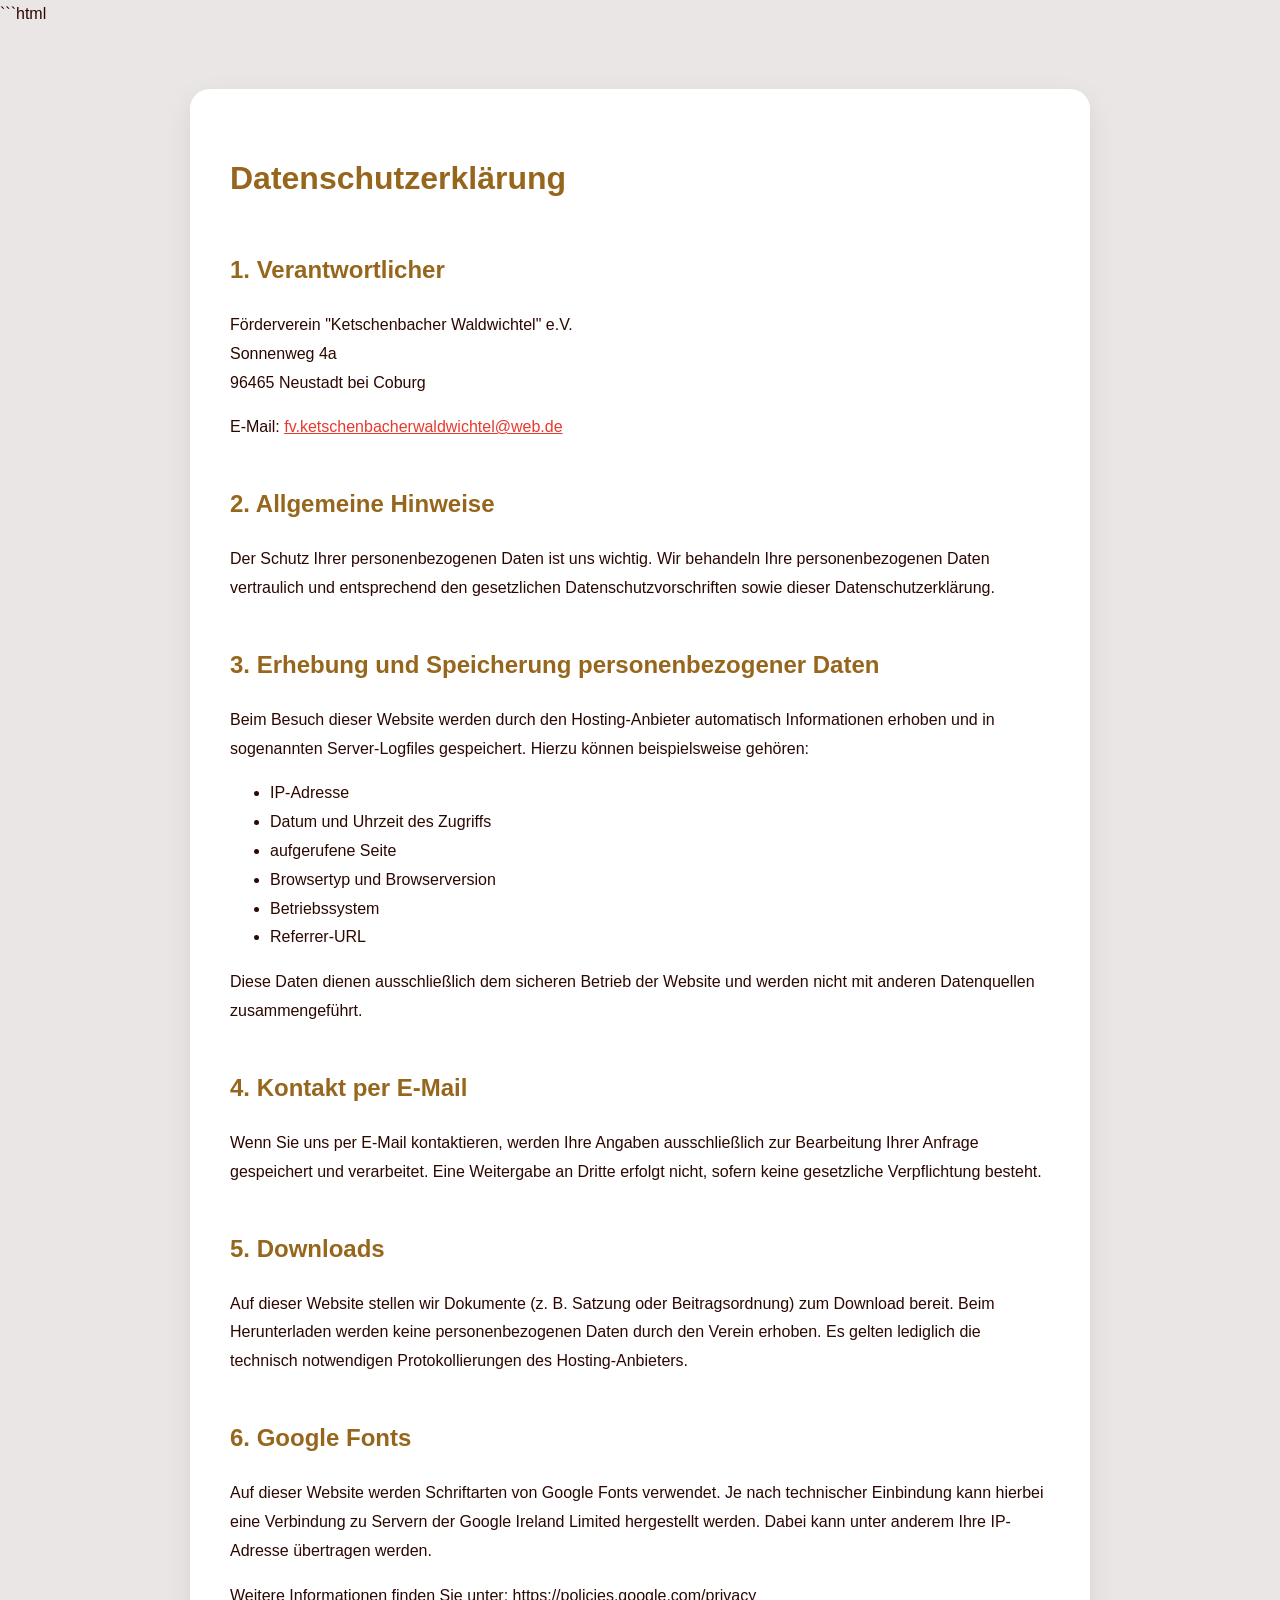
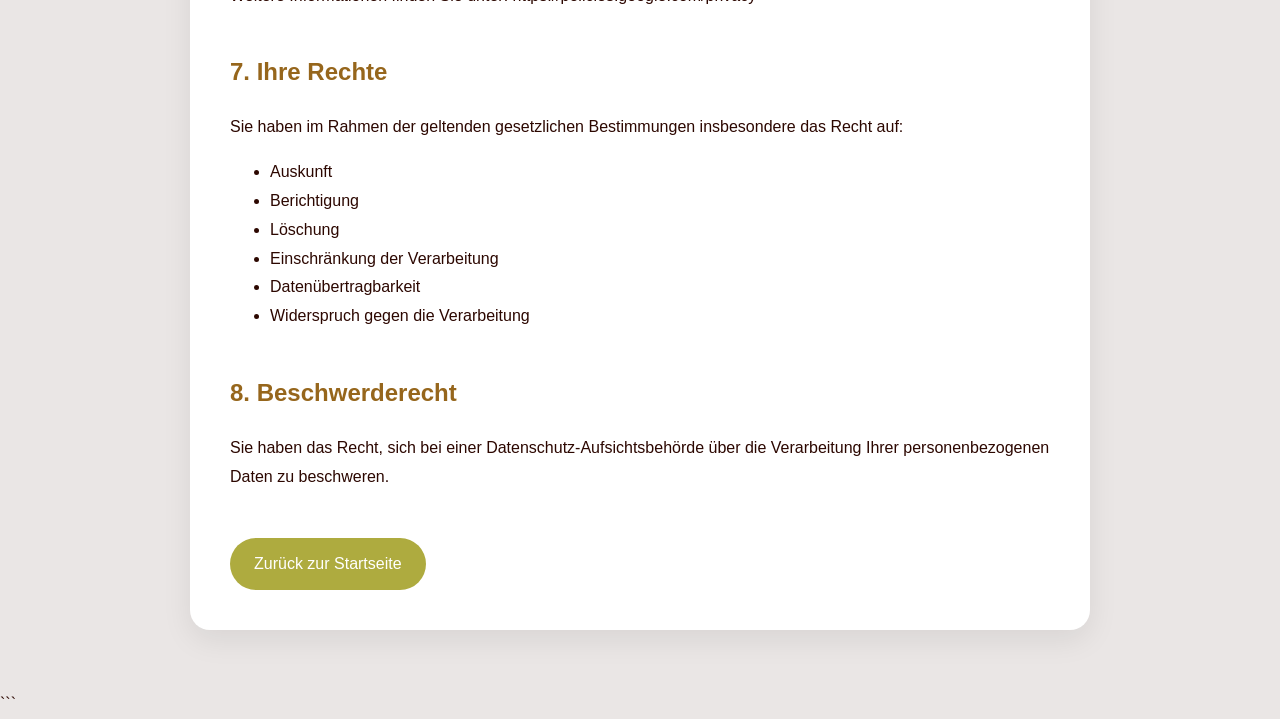
==== datenschutz.html @ bfe9a81f "Add Datenschutzerklärung HTML file" ====
```html
<!DOCTYPE html>
<html lang="de">
<head>
    <meta charset="UTF-8">
    <meta name="viewport" content="width=device-width, initial-scale=1.0">
    <title>Datenschutzerklärung | Förderverein "Ketschenbacher Waldwichtel" e.V.</title>

    <style>
        body{
            margin:0;
            background:#EAE6E5;
            color:#2C0700;
            font-family:"Poppins", Arial, sans-serif;
            line-height:1.8;
        }

        .container{
            width:min(900px,92%);
            margin:60px auto;
        }

        h1,h2{
            color:#96661C;
        }

        h1{
            margin-bottom:30px;
        }

        h2{
            margin-top:40px;
        }

        .card{
            background:#fff;
            padding:40px;
            border-radius:20px;
            box-shadow:0 10px 30px rgba(0,0,0,.08);
        }

        a{
            color:#E7392E;
        }

        .button{
            display:inline-block;
            margin-top:30px;
            padding:12px 24px;
            background:#AEAB3F;
            color:white;
            text-decoration:none;
            border-radius:30px;
        }
    </style>
</head>

<body>

<div class="container">

<div class="card">

<h1>Datenschutzerklärung</h1>

<h2>1. Verantwortlicher</h2>

<p>
Förderverein "Ketschenbacher Waldwichtel" e.V.<br>
Sonnenweg 4a<br>
96465 Neustadt bei Coburg
</p>

<p>
E-Mail:
<a href="mailto:fv.ketschenbacherwaldwichtel@web.de">
fv.ketschenbacherwaldwichtel@web.de
</a>
</p>

<h2>2. Allgemeine Hinweise</h2>

<p>
Der Schutz Ihrer personenbezogenen Daten ist uns wichtig. Wir behandeln Ihre personenbezogenen Daten vertraulich und entsprechend den gesetzlichen Datenschutzvorschriften sowie dieser Datenschutzerklärung.
</p>

<h2>3. Erhebung und Speicherung personenbezogener Daten</h2>

<p>
Beim Besuch dieser Website werden durch den Hosting-Anbieter automatisch Informationen erhoben und in sogenannten Server-Logfiles gespeichert. Hierzu können beispielsweise gehören:
</p>

<ul>
<li>IP-Adresse</li>
<li>Datum und Uhrzeit des Zugriffs</li>
<li>aufgerufene Seite</li>
<li>Browsertyp und Browserversion</li>
<li>Betriebssystem</li>
<li>Referrer-URL</li>
</ul>

<p>
Diese Daten dienen ausschließlich dem sicheren Betrieb der Website und werden nicht mit anderen Datenquellen zusammengeführt.
</p>

<h2>4. Kontakt per E-Mail</h2>

<p>
Wenn Sie uns per E-Mail kontaktieren, werden Ihre Angaben ausschließlich zur Bearbeitung Ihrer Anfrage gespeichert und verarbeitet. Eine Weitergabe an Dritte erfolgt nicht, sofern keine gesetzliche Verpflichtung besteht.
</p>

<h2>5. Downloads</h2>

<p>
Auf dieser Website stellen wir Dokumente (z. B. Satzung oder Beitragsordnung) zum Download bereit. Beim Herunterladen werden keine personenbezogenen Daten durch den Verein erhoben. Es gelten lediglich die technisch notwendigen Protokollierungen des Hosting-Anbieters.
</p>

<h2>6. Google Fonts</h2>

<p>
Auf dieser Website werden Schriftarten von Google Fonts verwendet. Je nach technischer Einbindung kann hierbei eine Verbindung zu Servern der Google Ireland Limited hergestellt werden. Dabei kann unter anderem Ihre IP-Adresse übertragen werden.
</p>

<p>
Weitere Informationen finden Sie unter:
https://policies.google.com/privacy
</p>

<h2>7. Ihre Rechte</h2>

<p>
Sie haben im Rahmen der geltenden gesetzlichen Bestimmungen insbesondere das Recht auf:
</p>

<ul>
<li>Auskunft</li>
<li>Berichtigung</li>
<li>Löschung</li>
<li>Einschränkung der Verarbeitung</li>
<li>Datenübertragbarkeit</li>
<li>Widerspruch gegen die Verarbeitung</li>
</ul>

<h2>8. Beschwerderecht</h2>

<p>
Sie haben das Recht, sich bei einer Datenschutz-Aufsichtsbehörde über die Verarbeitung Ihrer personenbezogenen Daten zu beschweren.
</p>

<a class="button" href="index.html">
Zurück zur Startseite
</a>

</div>

</div>

</body>
</html>
```
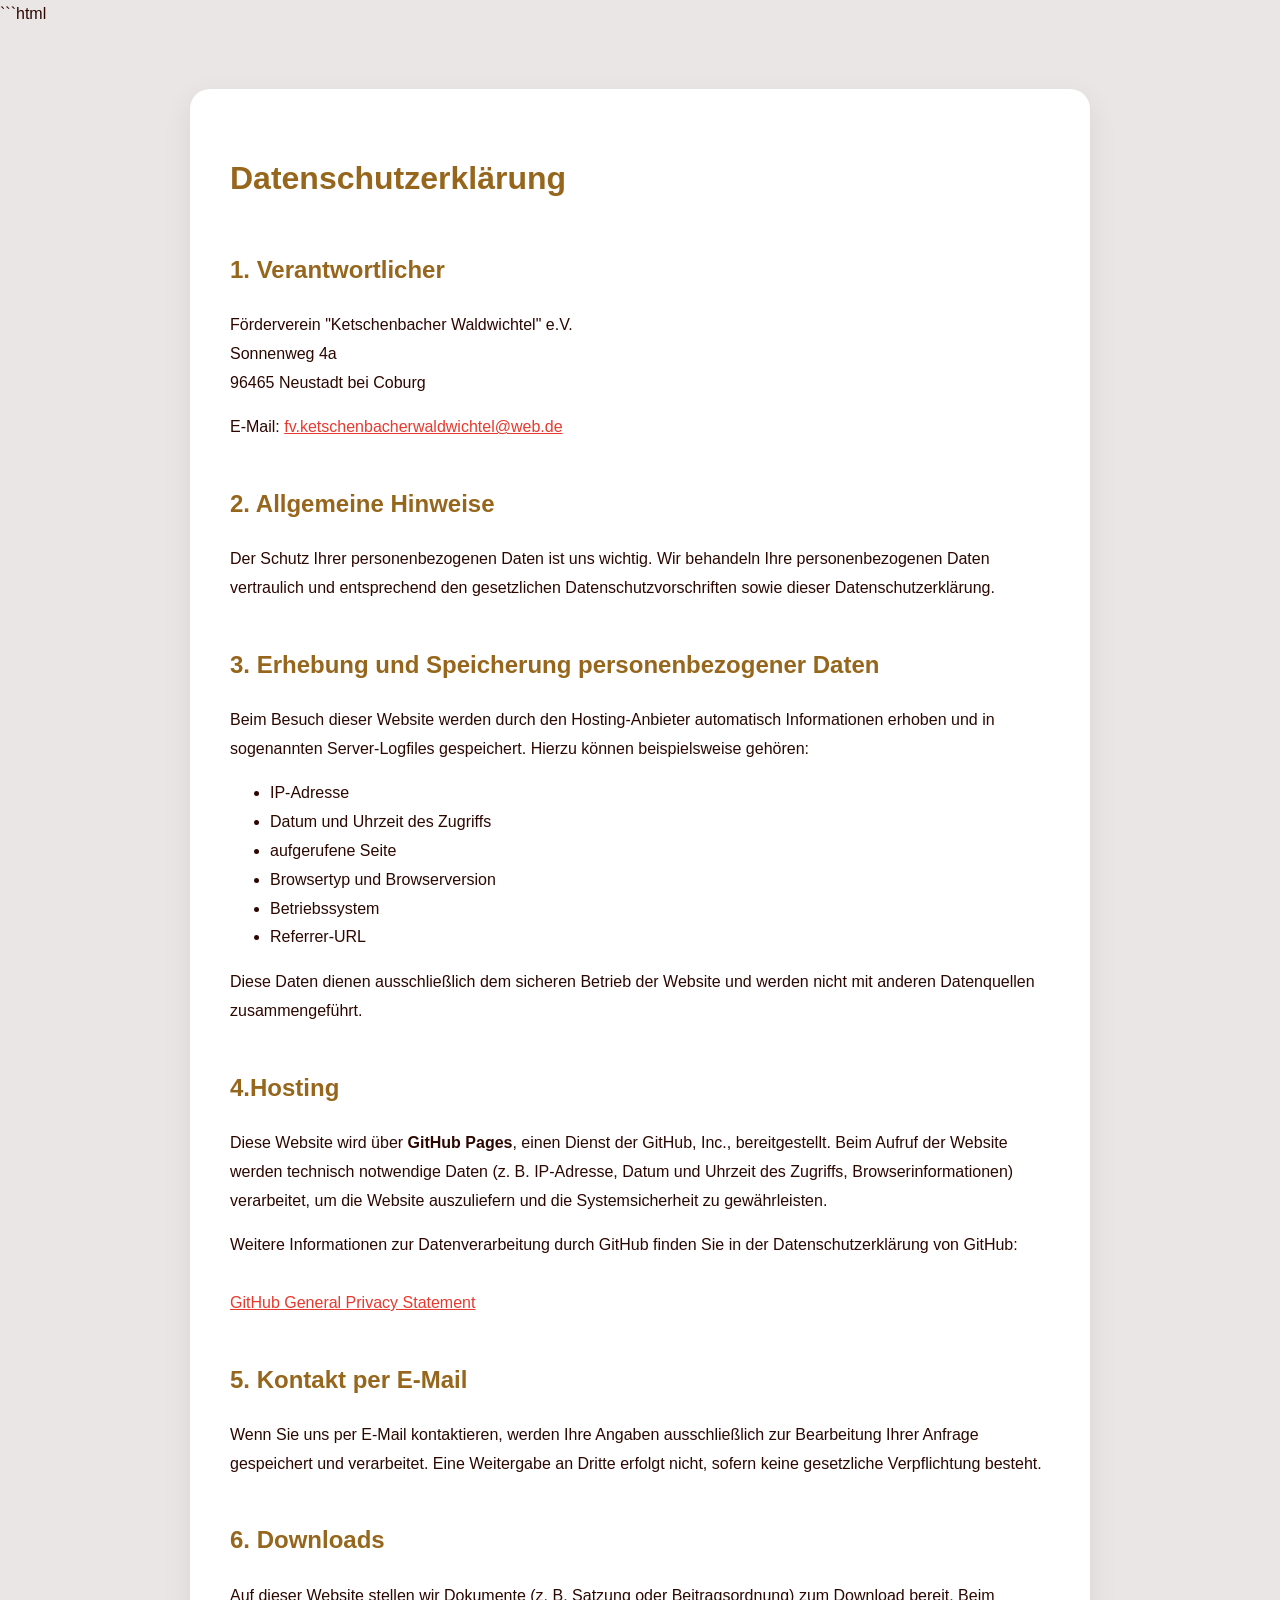
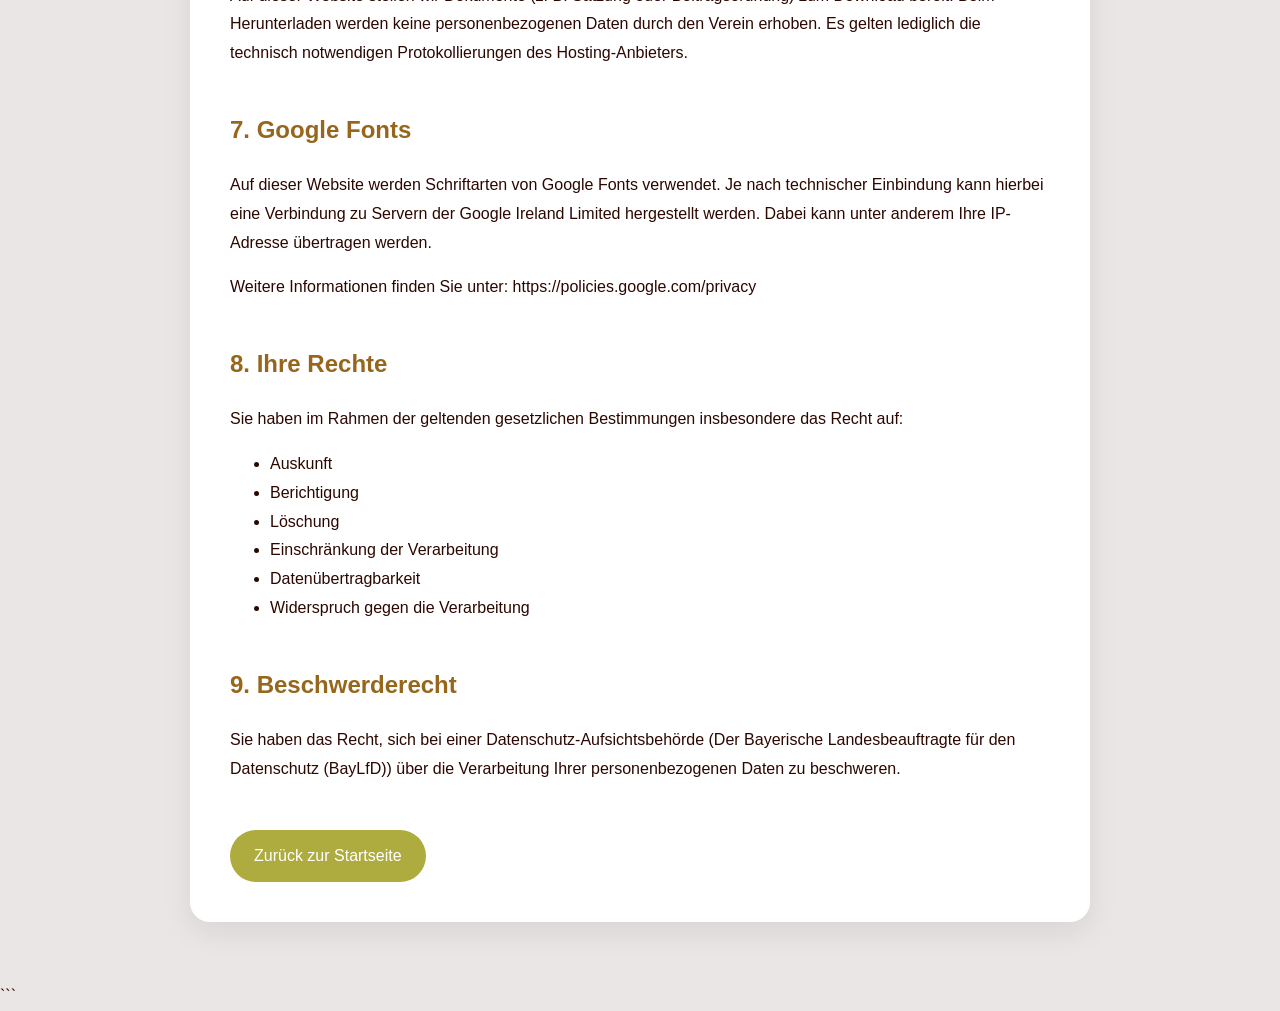
==== commit f470eefa: "Update section headings and add hosting information" ====
--- a/datenschutz.html
+++ b/datenschutz.html
@@ -103,19 +103,33 @@
 Diese Daten dienen ausschließlich dem sicheren Betrieb der Website und werden nicht mit anderen Datenquellen zusammengeführt.
 </p>
 
-<h2>4. Kontakt per E-Mail</h2>
+
+<h2>4.Hosting</h2>
+
+<p>
+Diese Website wird über <strong>GitHub Pages</strong>, einen Dienst der GitHub, Inc., bereitgestellt. Beim Aufruf der Website werden technisch notwendige Daten (z. B. IP-Adresse, Datum und Uhrzeit des Zugriffs, Browserinformationen) verarbeitet, um die Website auszuliefern und die Systemsicherheit zu gewährleisten.
+</p>
+
+<p>
+Weitere Informationen zur Datenverarbeitung durch GitHub finden Sie in der Datenschutzerklärung von GitHub:
+<br><br>
+<a href="https://docs.github.com/de/site-policy/privacy-policies/github-general-privacy-statement" target="_blank" rel="noopener noreferrer">
+GitHub General Privacy Statement
+</a>
+</p>    
+<h2>5. Kontakt per E-Mail</h2>
 
 <p>
 Wenn Sie uns per E-Mail kontaktieren, werden Ihre Angaben ausschließlich zur Bearbeitung Ihrer Anfrage gespeichert und verarbeitet. Eine Weitergabe an Dritte erfolgt nicht, sofern keine gesetzliche Verpflichtung besteht.
 </p>
 
-<h2>5. Downloads</h2>
+<h2>6. Downloads</h2>
 
 <p>
 Auf dieser Website stellen wir Dokumente (z. B. Satzung oder Beitragsordnung) zum Download bereit. Beim Herunterladen werden keine personenbezogenen Daten durch den Verein erhoben. Es gelten lediglich die technisch notwendigen Protokollierungen des Hosting-Anbieters.
 </p>
 
-<h2>6. Google Fonts</h2>
+<h2>7. Google Fonts</h2>
 
 <p>
 Auf dieser Website werden Schriftarten von Google Fonts verwendet. Je nach technischer Einbindung kann hierbei eine Verbindung zu Servern der Google Ireland Limited hergestellt werden. Dabei kann unter anderem Ihre IP-Adresse übertragen werden.
@@ -126,7 +140,7 @@
 https://policies.google.com/privacy
 </p>
 
-<h2>7. Ihre Rechte</h2>
+<h2>8. Ihre Rechte</h2>
 
 <p>
 Sie haben im Rahmen der geltenden gesetzlichen Bestimmungen insbesondere das Recht auf:
@@ -141,10 +155,10 @@
 <li>Widerspruch gegen die Verarbeitung</li>
 </ul>
 
-<h2>8. Beschwerderecht</h2>
+<h2>9. Beschwerderecht</h2>
 
 <p>
-Sie haben das Recht, sich bei einer Datenschutz-Aufsichtsbehörde über die Verarbeitung Ihrer personenbezogenen Daten zu beschweren.
+Sie haben das Recht, sich bei einer Datenschutz-Aufsichtsbehörde (Der Bayerische Landesbeauftragte für den Datenschutz (BayLfD)) über die Verarbeitung Ihrer personenbezogenen Daten zu beschweren.
 </p>
 
 <a class="button" href="index.html">
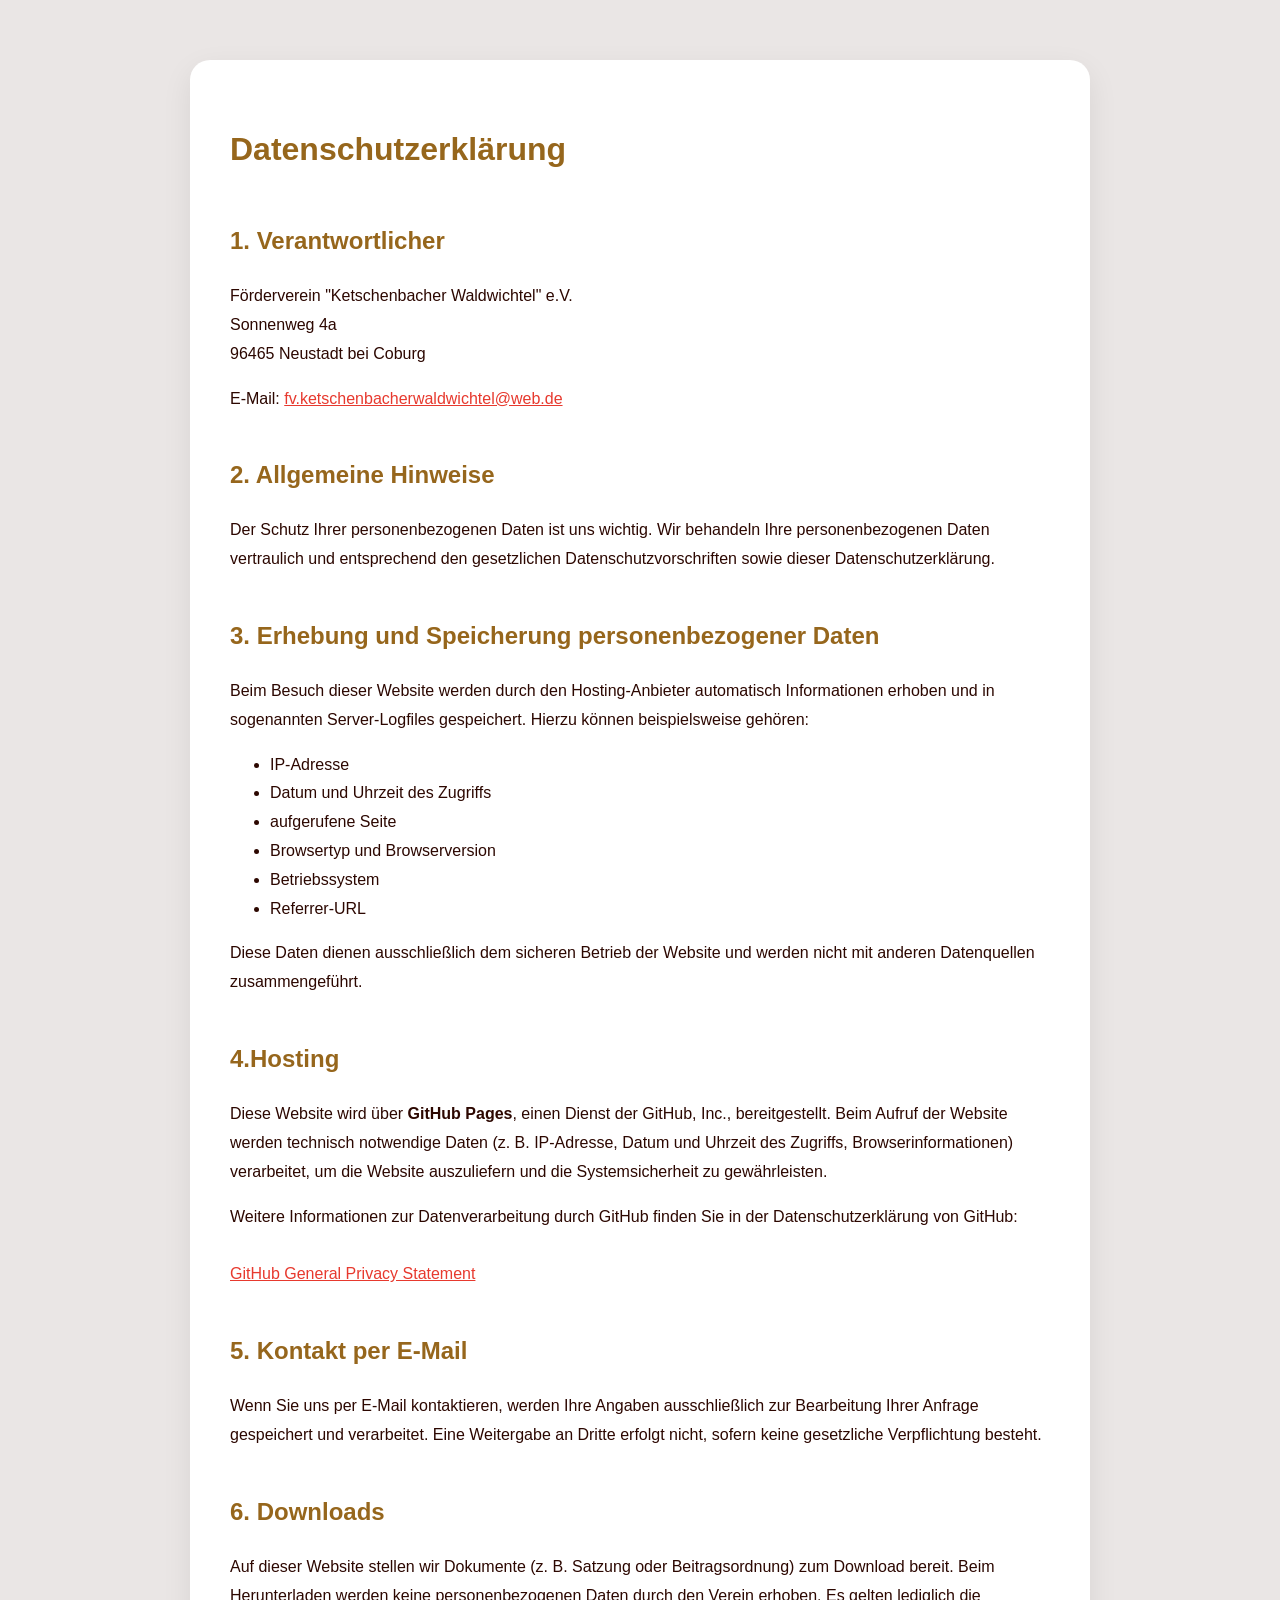
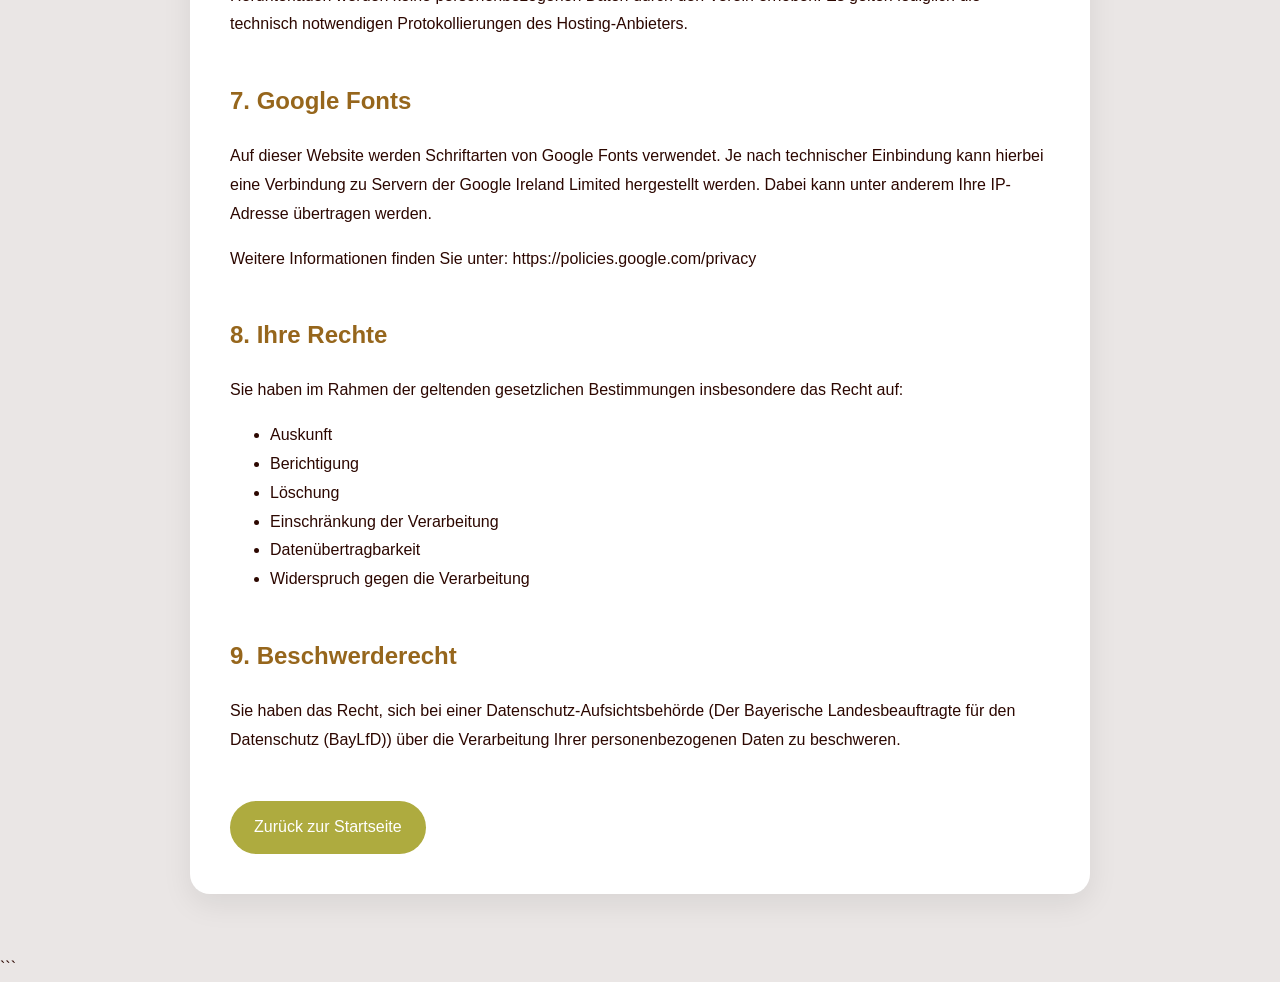
==== commit 63f2f551: "Remove code block formatting from datenschutz.html" ====
--- a/datenschutz.html
+++ b/datenschutz.html
@@ -1,4 +1,3 @@
-```html
 <!DOCTYPE html>
 <html lang="de">
 <head>
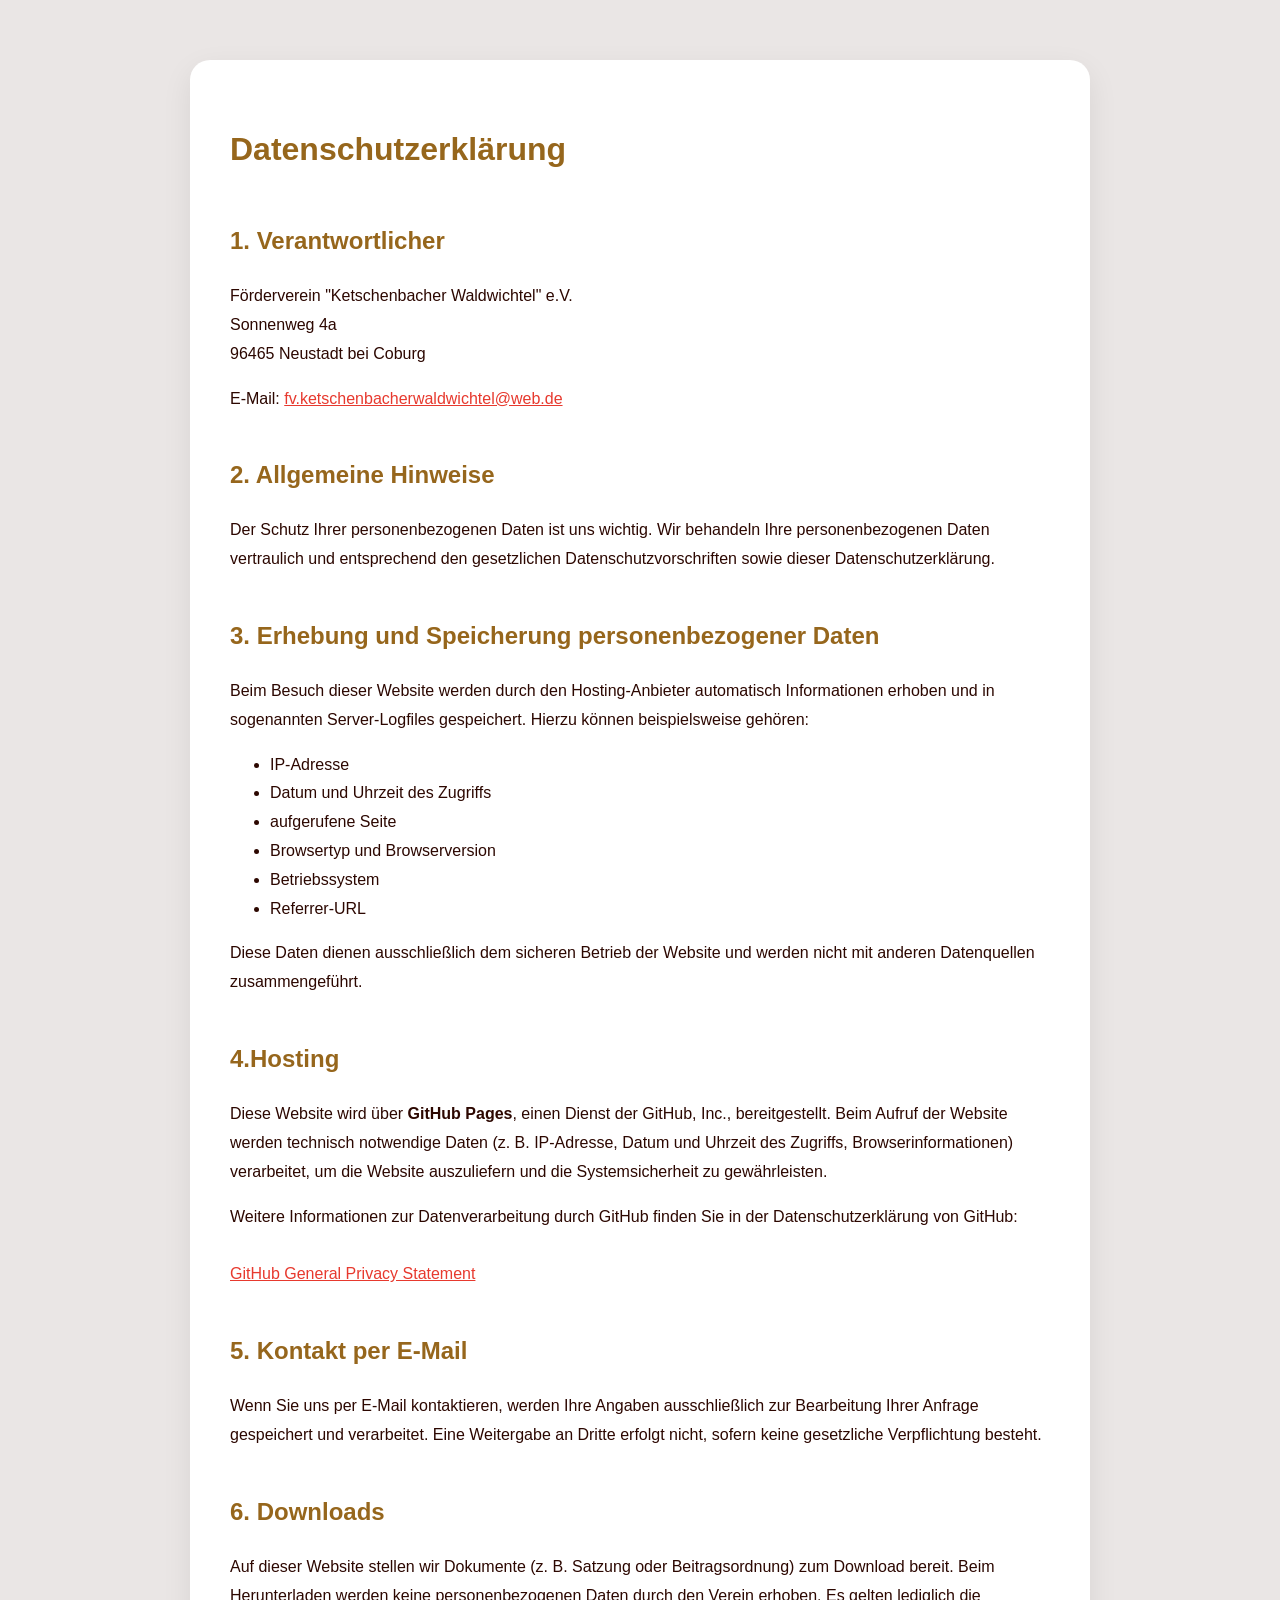
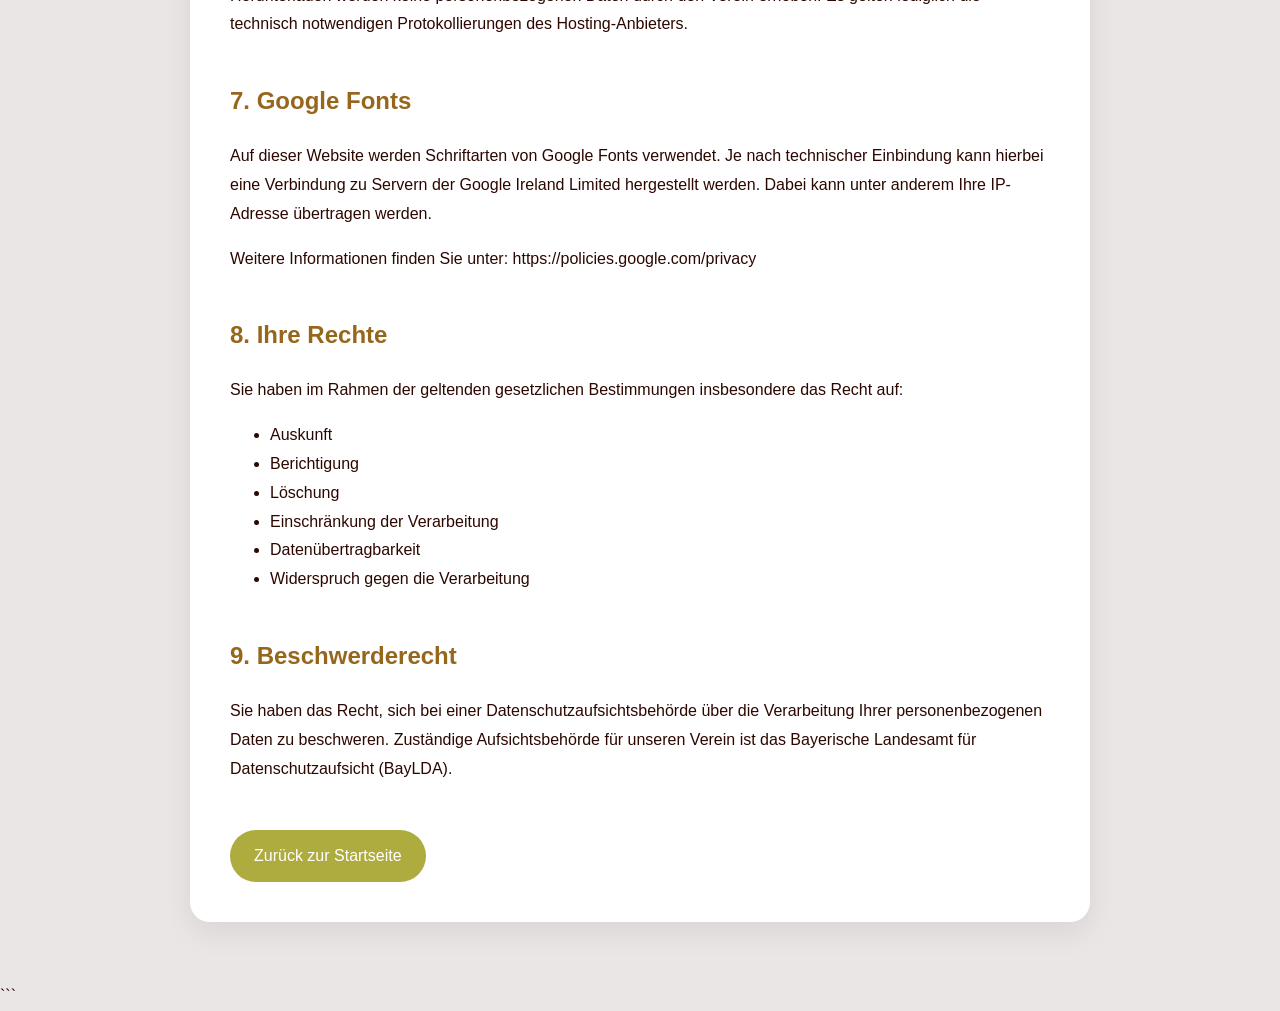
==== commit 68d95c9f: "Clarify complaint rights and responsible authority Updated text for clarity and specified the respon" ====
--- a/datenschutz.html
+++ b/datenschutz.html
@@ -157,7 +157,8 @@
 <h2>9. Beschwerderecht</h2>
 
 <p>
-Sie haben das Recht, sich bei einer Datenschutz-Aufsichtsbehörde (Der Bayerische Landesbeauftragte für den Datenschutz (BayLfD)) über die Verarbeitung Ihrer personenbezogenen Daten zu beschweren.
+Sie haben das Recht, sich bei einer Datenschutzaufsichtsbehörde über die Verarbeitung Ihrer personenbezogenen Daten zu beschweren. 
+Zuständige Aufsichtsbehörde für unseren Verein ist das Bayerische Landesamt für Datenschutzaufsicht (BayLDA).
 </p>
 
 <a class="button" href="index.html">
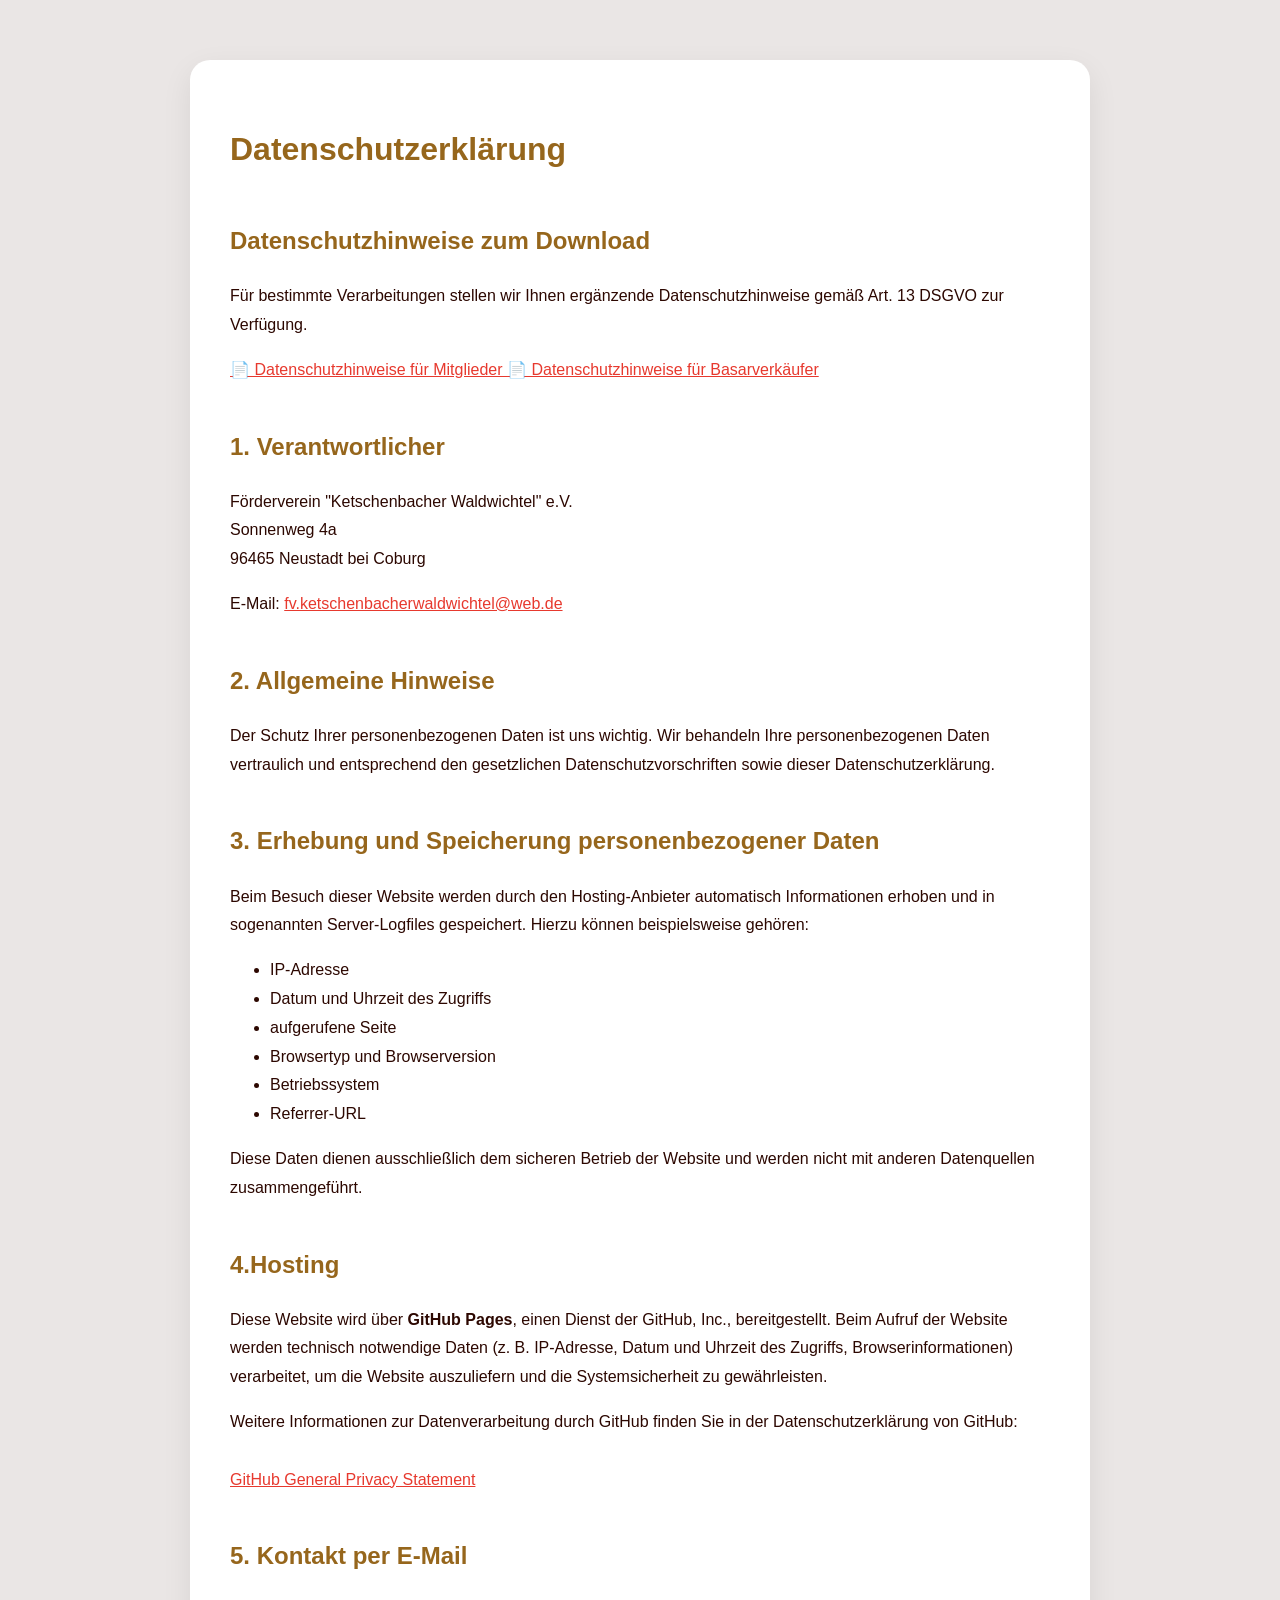
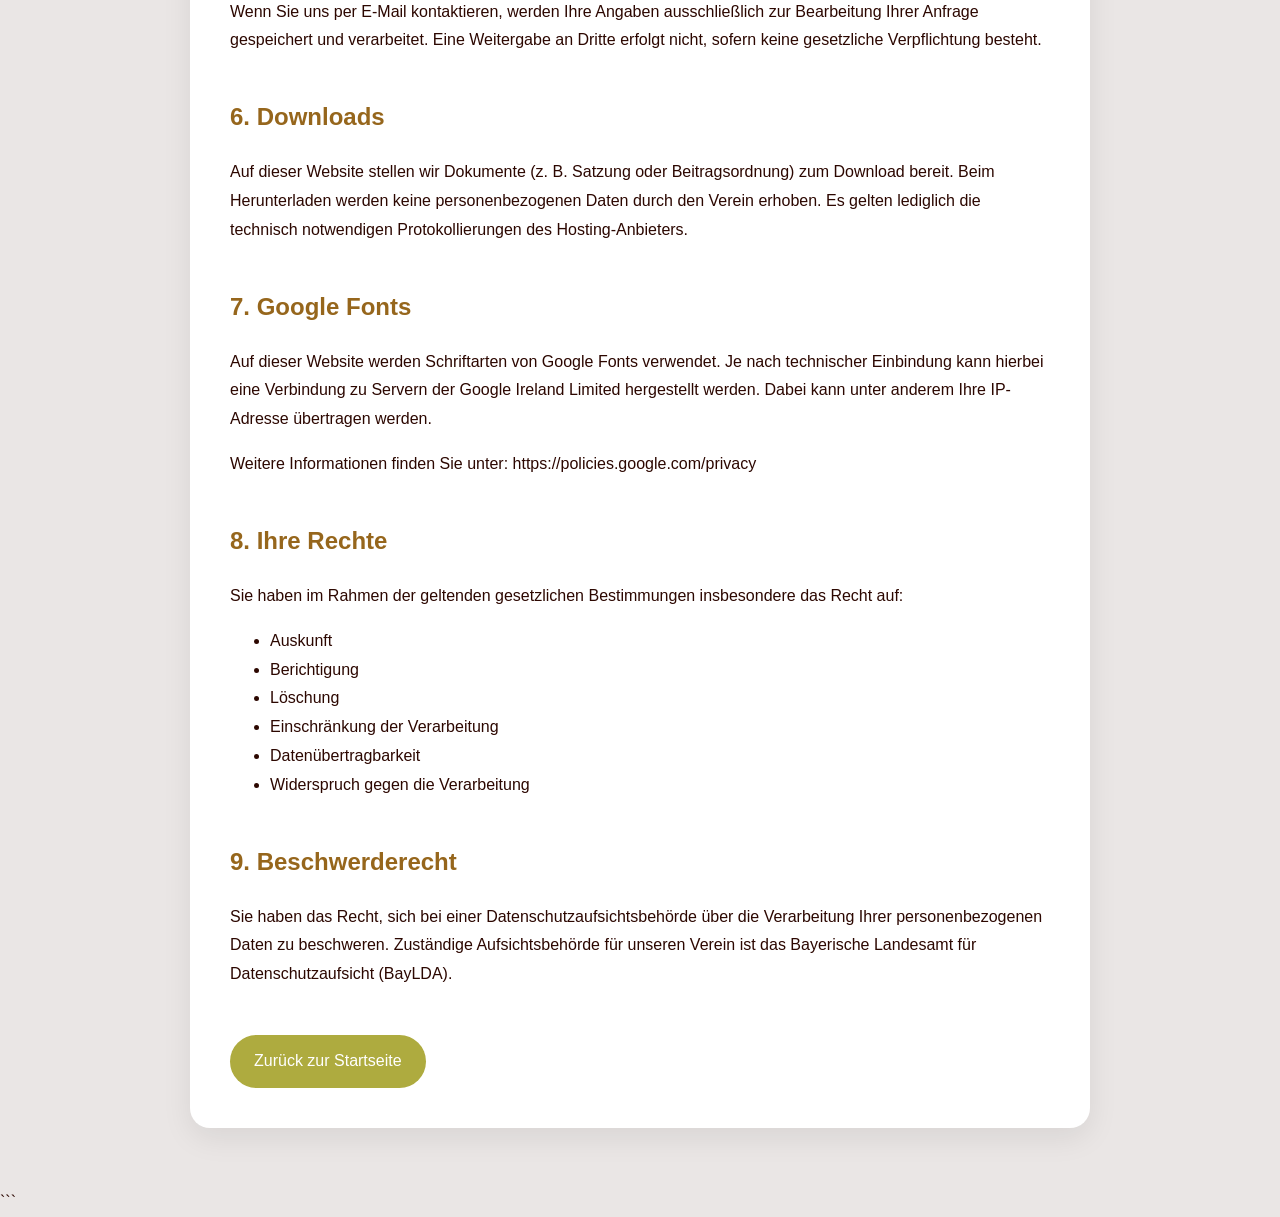
==== commit 701c60a4: "Add download links for Datenschutzhinweise Added download section with privacy notices for members a" ====
--- a/datenschutz.html
+++ b/datenschutz.html
@@ -61,6 +61,29 @@
 <div class="card">
 
 <h1>Datenschutzerklärung</h1>
+
+<div class="downloads">
+
+    <h2>Datenschutzhinweise zum Download</h2>
+
+    <p>
+        Für bestimmte Verarbeitungen stellen wir Ihnen ergänzende
+        Datenschutzhinweise gemäß Art. 13 DSGVO zur Verfügung.
+    </p>
+
+    <a class="download-button"
+       href="downloads/Datenschutzhinweise_Mitglieder.pdf"
+       target="_blank">
+        📄 Datenschutzhinweise für Mitglieder
+    </a>
+
+    <a class="download-button"
+       href="downloads/Datenschutzhinweise_Basar.pdf"
+       target="_blank">
+        📄 Datenschutzhinweise für Basarverkäufer
+    </a>
+
+</div>
 
 <h2>1. Verantwortlicher</h2>
 
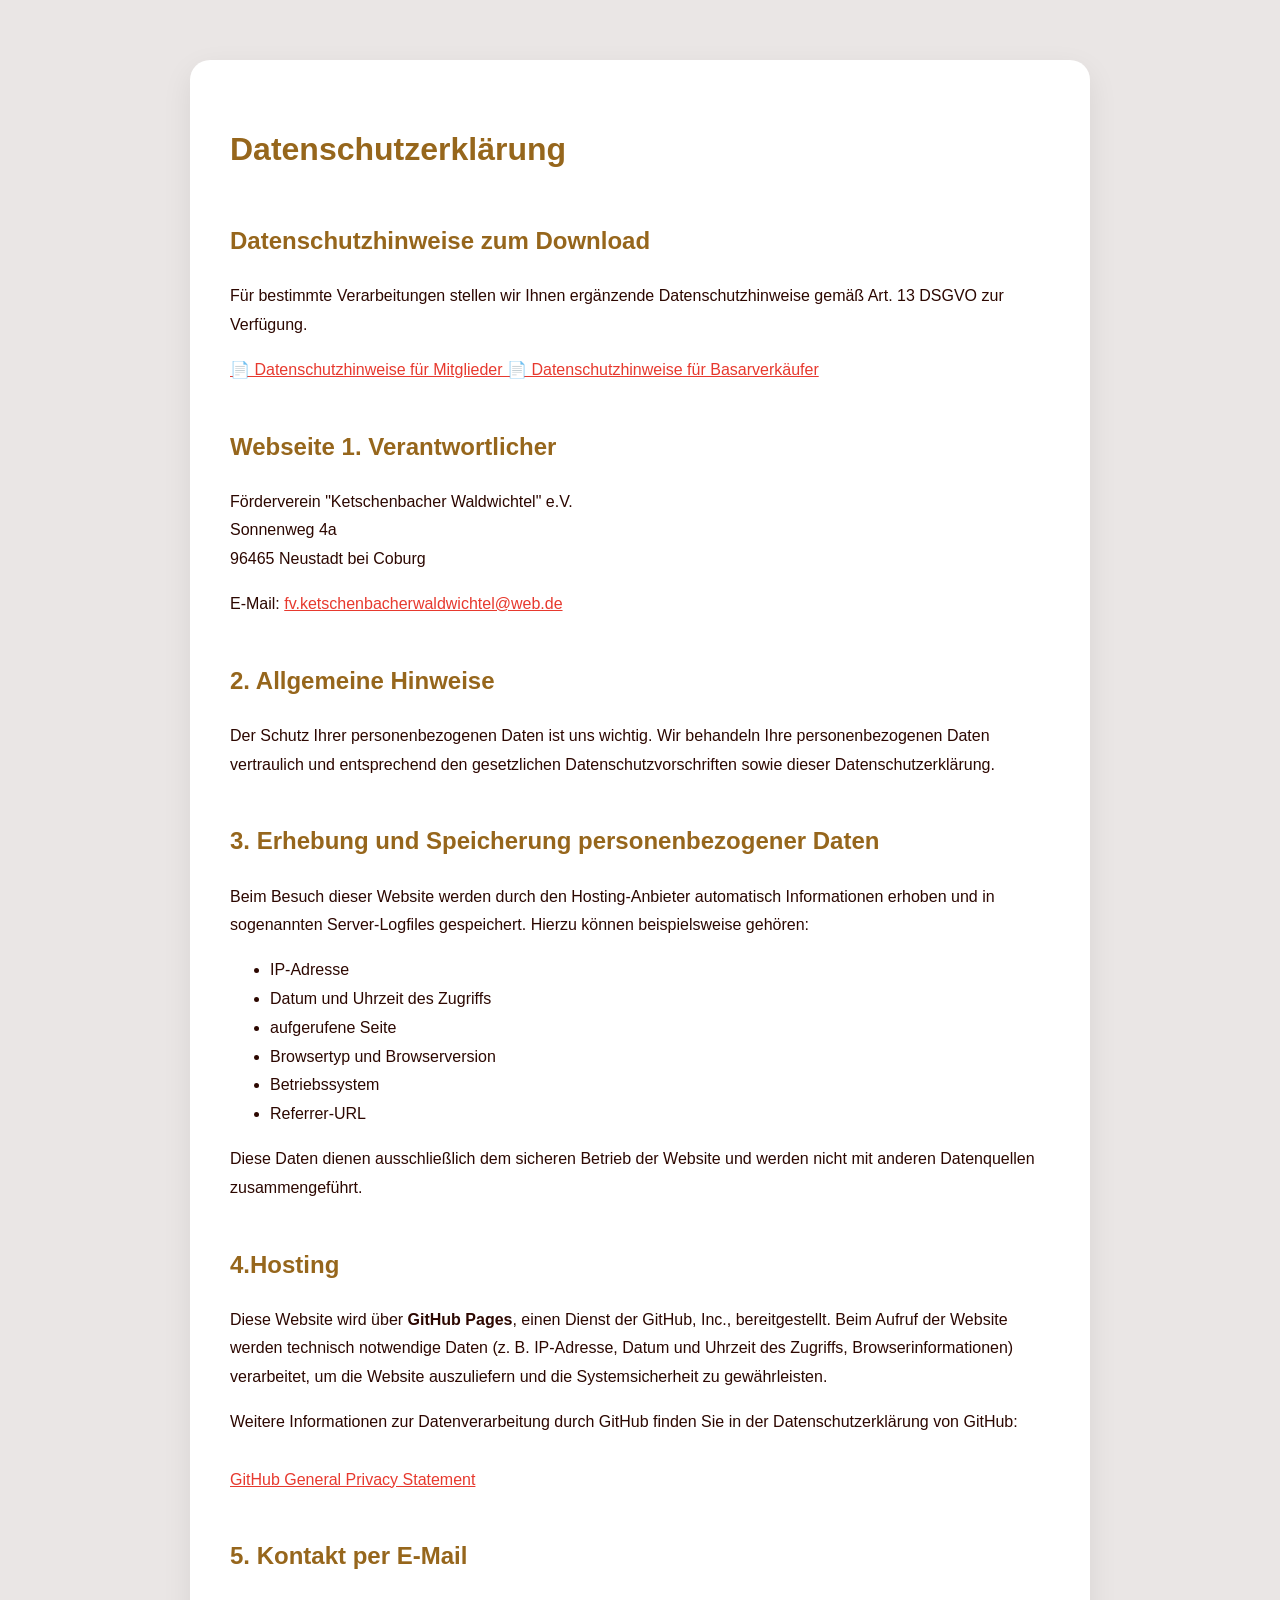
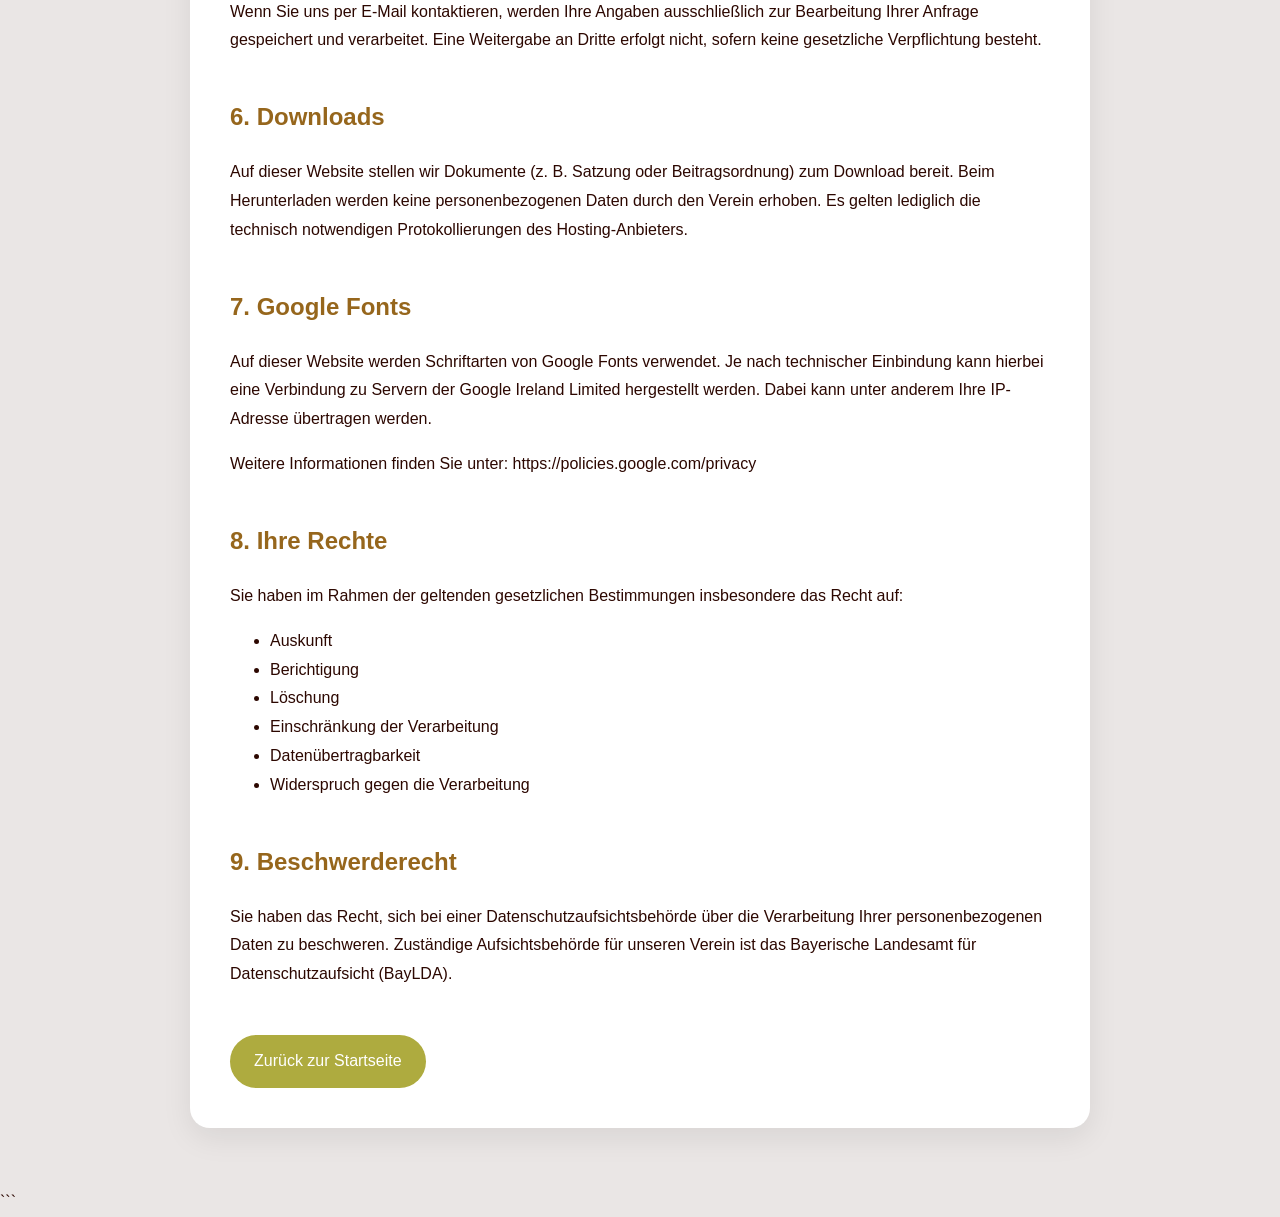
==== commit d9ff6775: "Add heading for website in datenschutz.html" ====
--- a/datenschutz.html
+++ b/datenschutz.html
@@ -72,20 +72,22 @@
     </p>
 
     <a class="download-button"
-       href="downloads/Datenschutzhinweise_Mitglieder.pdf"
-       target="_blank">
-        📄 Datenschutzhinweise für Mitglieder
-    </a>
+   href="downloads/Datenschutzhinweise für Mitglieder.pdf"
+   download>
+    📄 Datenschutzhinweise für Mitglieder
+</a>
 
-    <a class="download-button"
-       href="downloads/Datenschutzhinweise_Basar.pdf"
-       target="_blank">
-        📄 Datenschutzhinweise für Basarverkäufer
-    </a>
+<a class="download-button"
+   href="downloads/Datenschutzhinweise für Basarverkäufer.pdf"
+   download>
+    📄 Datenschutzhinweise für Basarverkäufer
+</a>
 
 </div>
 
-<h2>1. Verantwortlicher</h2>
+<h2> Webseite
+    
+    1. Verantwortlicher</h2>
 
 <p>
 Förderverein "Ketschenbacher Waldwichtel" e.V.<br>
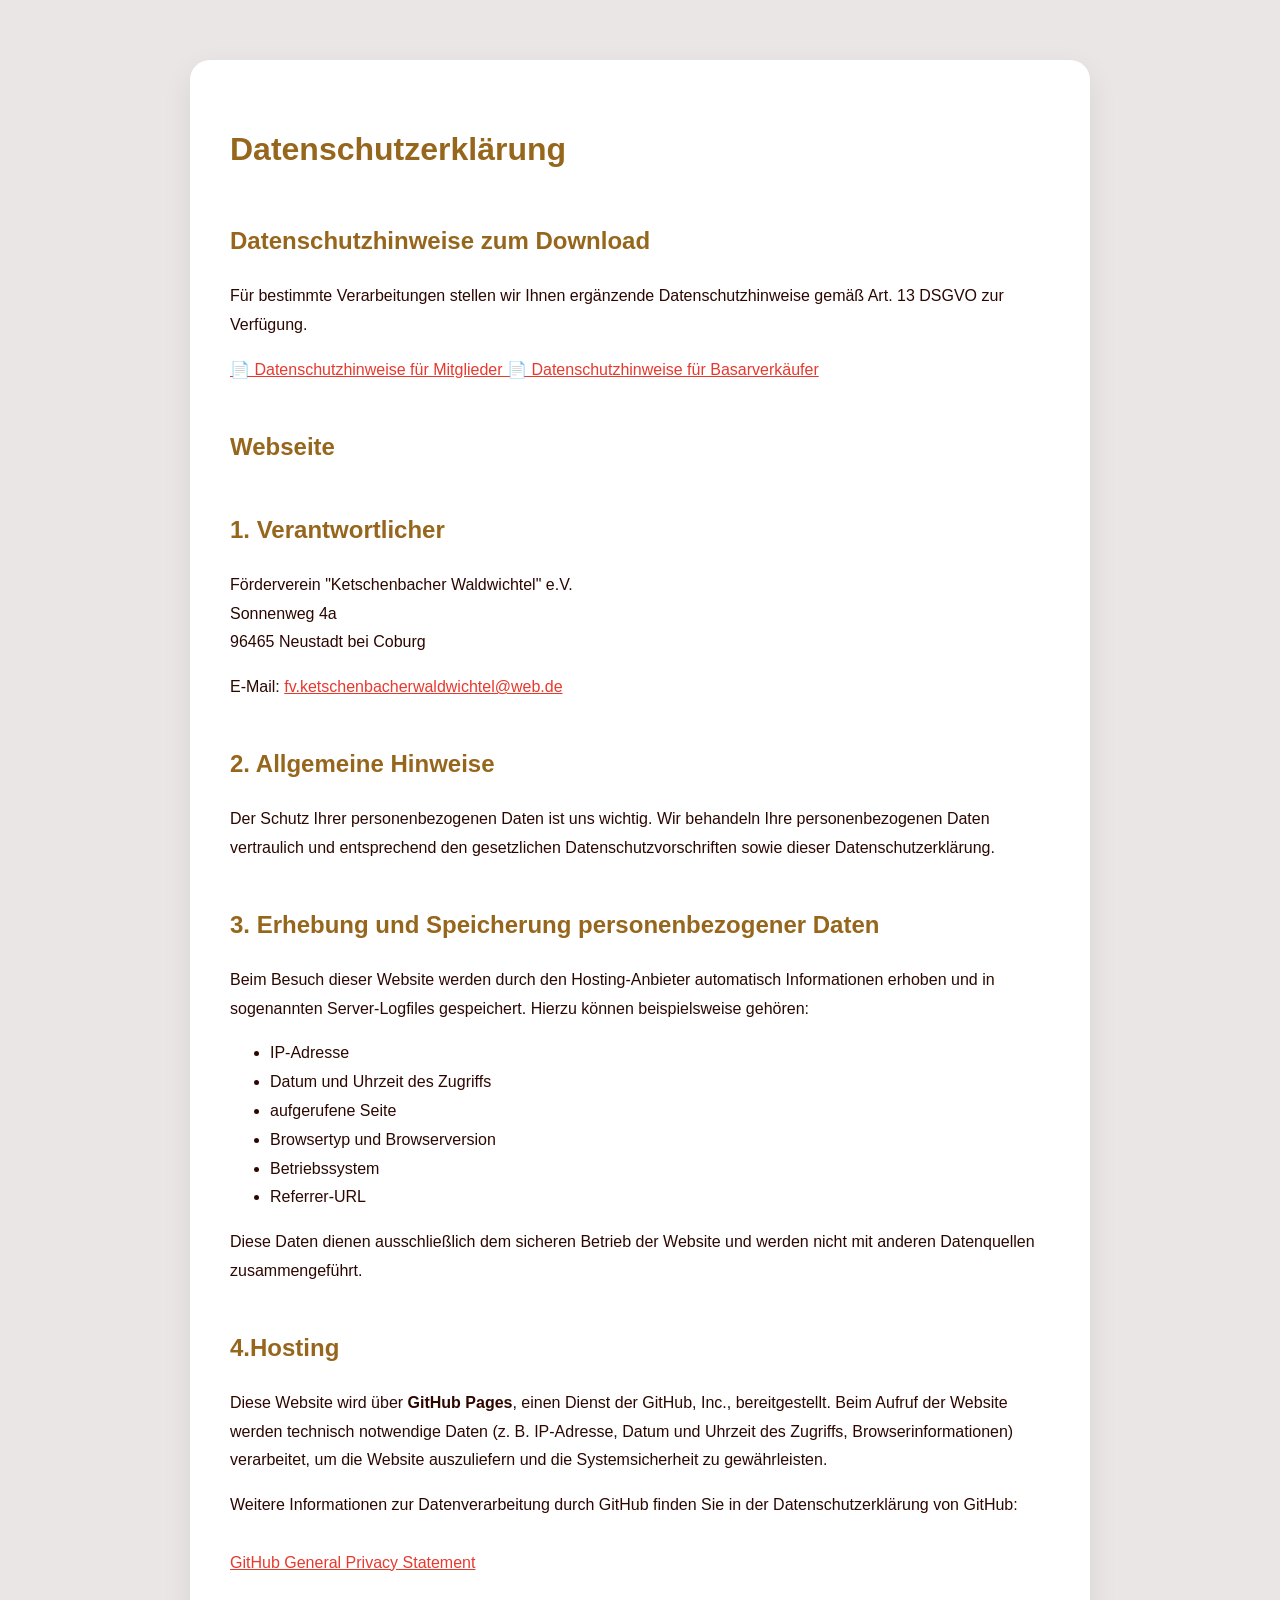
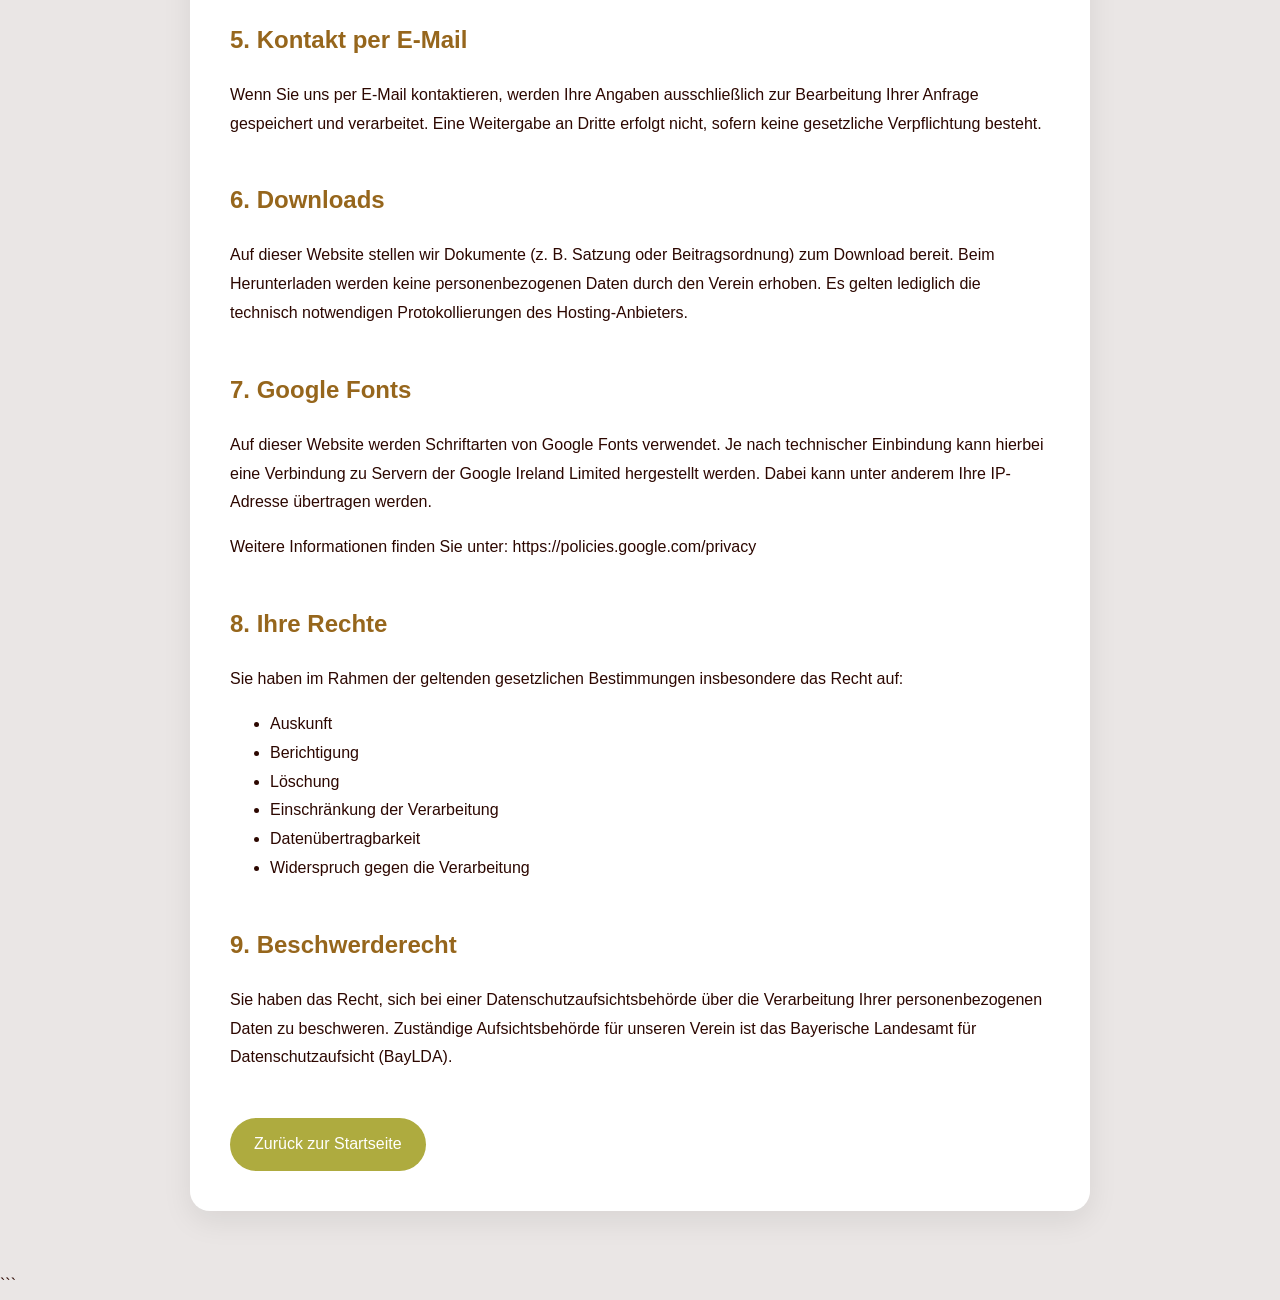
==== commit a2cccf76: "Fix HTML header tags in datenschutz.html" ====
--- a/datenschutz.html
+++ b/datenschutz.html
@@ -85,9 +85,9 @@
 
 </div>
 
-<h2> Webseite
+<h2> Webseite</h2>
     
-    1. Verantwortlicher</h2>
+<h2> 1. Verantwortlicher</h2>
 
 <p>
 Förderverein "Ketschenbacher Waldwichtel" e.V.<br>
